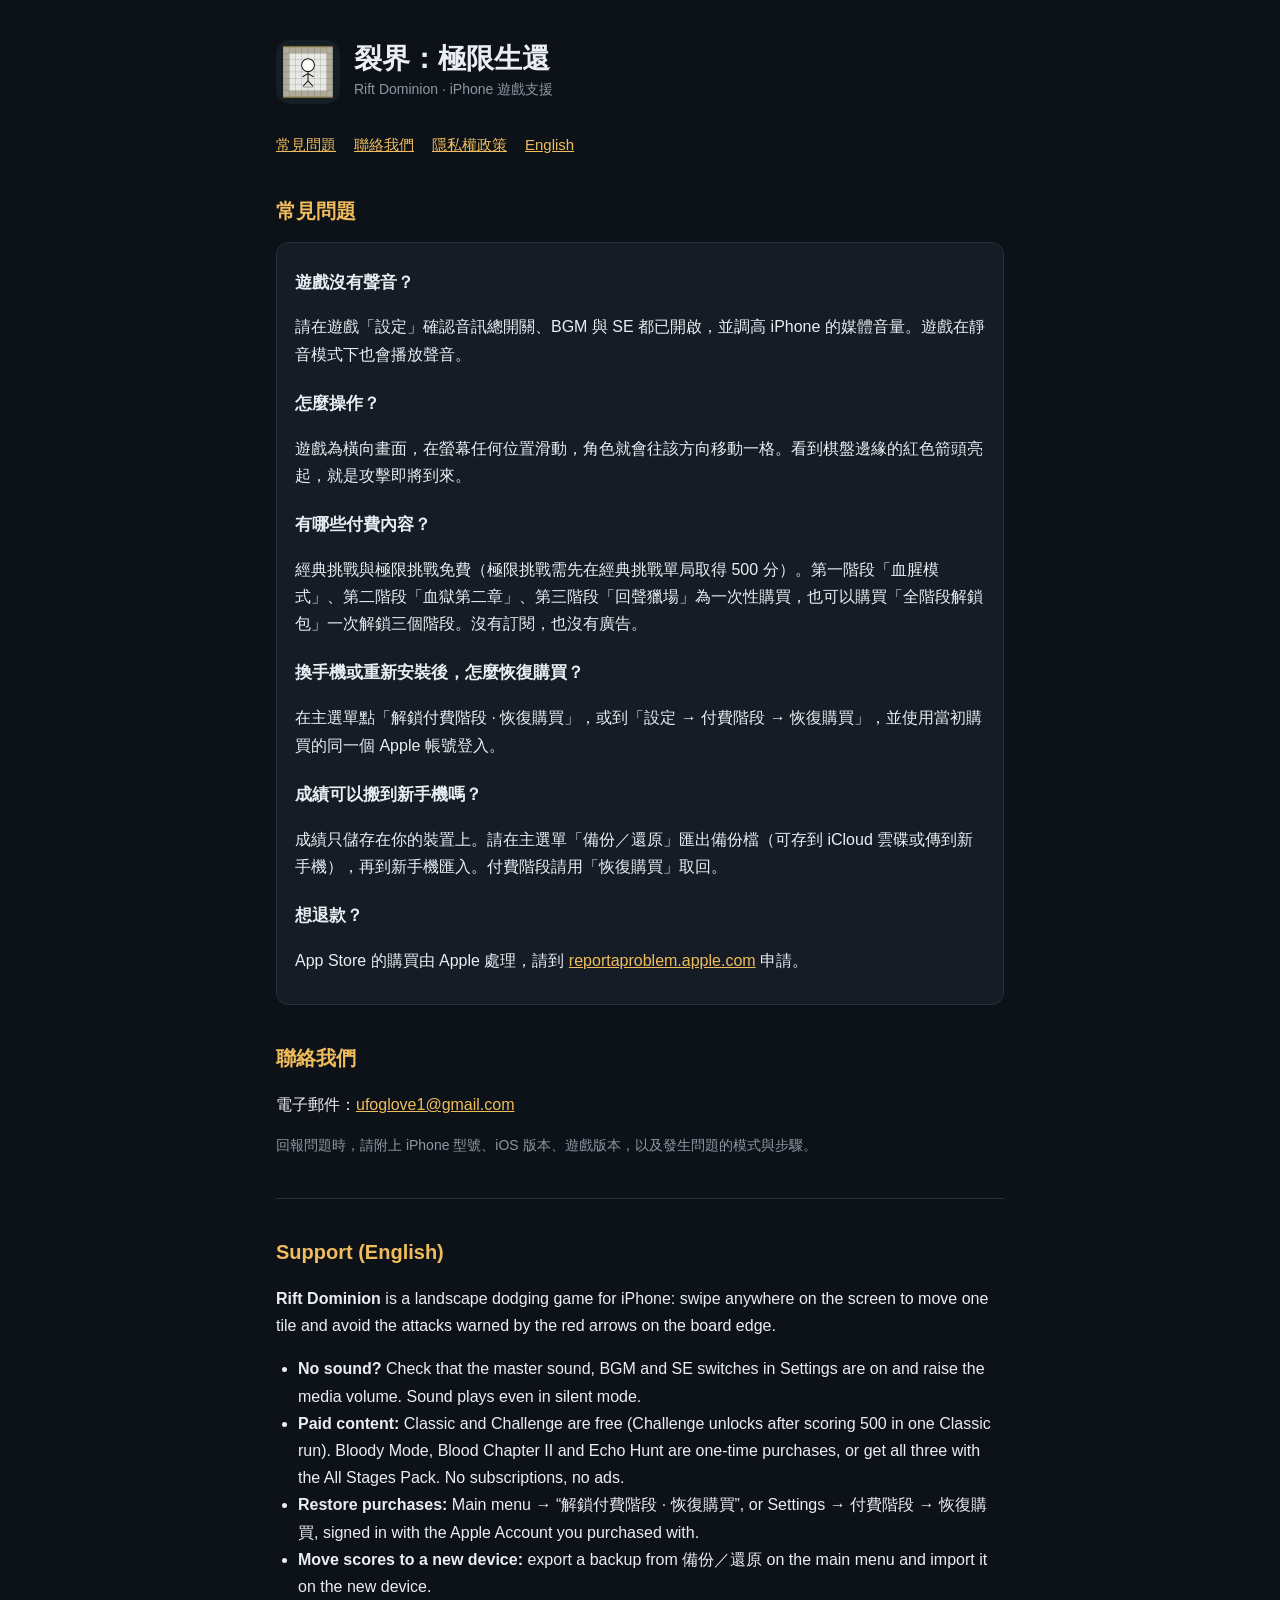
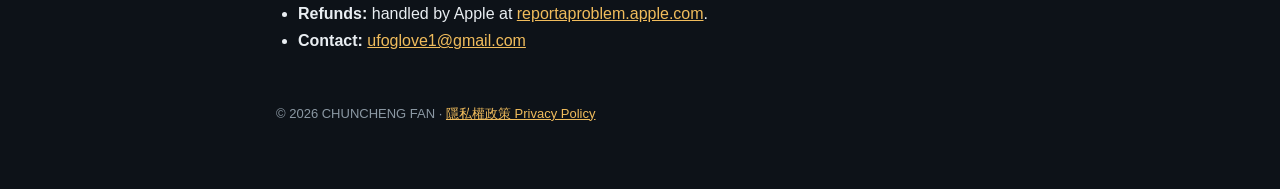
==== index.html @ 74b9a940 "Support and privacy policy pages for Rift Dominion (裂界：極限生還)" ====
<!doctype html>
<html lang="zh-Hant">
<head>
<meta charset="utf-8">
<meta name="viewport" content="width=device-width, initial-scale=1">
<title>裂界：極限生還 支援</title>
<meta name="description" content="裂界：極限生還 iPhone 遊戲的常見問題與聯絡方式。">
<link rel="icon" href="icon.png">
<link rel="stylesheet" href="style.css">
</head>
<body>
<main>
<header>
  <img src="icon.png" alt="裂界 App 圖示">
  <div><h1>裂界：極限生還</h1><p class="sub">Rift Dominion · iPhone 遊戲支援</p></div>
</header>
<nav><a href="#faq">常見問題</a><a href="#contact">聯絡我們</a><a href="privacy.html">隱私權政策</a><a href="#en">English</a></nav>

<h2 id="faq">常見問題</h2>
<div class="card">
  <h3>遊戲沒有聲音？</h3>
  <p>請在遊戲「設定」確認音訊總開關、BGM 與 SE 都已開啟，並調高 iPhone 的媒體音量。遊戲在靜音模式下也會播放聲音。</p>
  <h3>怎麼操作？</h3>
  <p>遊戲為橫向畫面，在螢幕任何位置滑動，角色就會往該方向移動一格。看到棋盤邊緣的紅色箭頭亮起，就是攻擊即將到來。</p>
  <h3>有哪些付費內容？</h3>
  <p>經典挑戰與極限挑戰免費（極限挑戰需先在經典挑戰單局取得 500 分）。第一階段「血腥模式」、第二階段「血獄第二章」、第三階段「回聲獵場」為一次性購買，也可以購買「全階段解鎖包」一次解鎖三個階段。沒有訂閱，也沒有廣告。</p>
  <h3>換手機或重新安裝後，怎麼恢復購買？</h3>
  <p>在主選單點「解鎖付費階段 · 恢復購買」，或到「設定 → 付費階段 → 恢復購買」，並使用當初購買的同一個 Apple 帳號登入。</p>
  <h3>成績可以搬到新手機嗎？</h3>
  <p>成績只儲存在你的裝置上。請在主選單「備份／還原」匯出備份檔（可存到 iCloud 雲碟或傳到新手機），再到新手機匯入。付費階段請用「恢復購買」取回。</p>
  <h3>想退款？</h3>
  <p>App Store 的購買由 Apple 處理，請到 <a href="https://reportaproblem.apple.com/">reportaproblem.apple.com</a> 申請。</p>
</div>

<h2 id="contact">聯絡我們</h2>
<p>電子郵件：<a href="mailto:ufoglove1@gmail.com?subject=%E8%A3%82%E7%95%8C%20%E6%94%AF%E6%8F%B4">ufoglove1@gmail.com</a></p>
<p class="muted">回報問題時，請附上 iPhone 型號、iOS 版本、遊戲版本，以及發生問題的模式與步驟。</p>

<hr>
<h2 id="en">Support (English)</h2>
<p><strong>Rift Dominion</strong> is a landscape dodging game for iPhone: swipe anywhere on the screen to move one tile and avoid the attacks warned by the red arrows on the board edge.</p>
<ul>
  <li><strong>No sound?</strong> Check that the master sound, BGM and SE switches in Settings are on and raise the media volume. Sound plays even in silent mode.</li>
  <li><strong>Paid content:</strong> Classic and Challenge are free (Challenge unlocks after scoring 500 in one Classic run). Bloody Mode, Blood Chapter II and Echo Hunt are one-time purchases, or get all three with the All Stages Pack. No subscriptions, no ads.</li>
  <li><strong>Restore purchases:</strong> Main menu → “解鎖付費階段 · 恢復購買”, or Settings → 付費階段 → 恢復購買, signed in with the Apple Account you purchased with.</li>
  <li><strong>Move scores to a new device:</strong> export a backup from 備份／還原 on the main menu and import it on the new device.</li>
  <li><strong>Refunds:</strong> handled by Apple at <a href="https://reportaproblem.apple.com/">reportaproblem.apple.com</a>.</li>
  <li><strong>Contact:</strong> <a href="mailto:ufoglove1@gmail.com">ufoglove1@gmail.com</a></li>
</ul>
<footer>© 2026 CHUNCHENG FAN · <a href="privacy.html">隱私權政策 Privacy Policy</a></footer>
</main>
</body>
</html>
---- style.css ----
:root { --bg: #0d1218; --panel: #151c25; --text: #e9eef2; --muted: #8b98a3; --accent: #f0bc5c; --line: #26313d; }
* { box-sizing: border-box; }
body { margin: 0; background: var(--bg); color: var(--text); font: 16px/1.7 -apple-system, BlinkMacSystemFont, "PingFang TC", "Noto Sans TC", "Segoe UI", sans-serif; }
main { max-width: 760px; margin: 0 auto; padding: 40px 16px 64px; }
header { display: flex; align-items: center; gap: 14px; margin-bottom: 28px; }
header img { width: 64px; height: 64px; border-radius: 15px; }
h1 { font-size: 28px; margin: 0; line-height: 1.2; }
.sub { color: var(--muted); margin: 2px 0 0; font-size: 14px; }
h2 { font-size: 20px; margin: 36px 0 10px; color: var(--accent); }
h3 { font-size: 17px; margin: 22px 0 6px; }
p, li { color: var(--text); }
.muted { color: var(--muted); font-size: 14px; }
a { color: var(--accent); }
nav { display: flex; gap: 18px; flex-wrap: wrap; margin-bottom: 8px; font-size: 15px; }
.card { background: var(--panel); border: 1px solid var(--line); border-radius: 12px; padding: 4px 18px 14px; margin-top: 14px; }
ul { padding-left: 22px; }
hr { border: 0; border-top: 1px solid var(--line); margin: 40px 0 24px; }
footer { color: var(--muted); font-size: 13px; margin-top: 48px; }
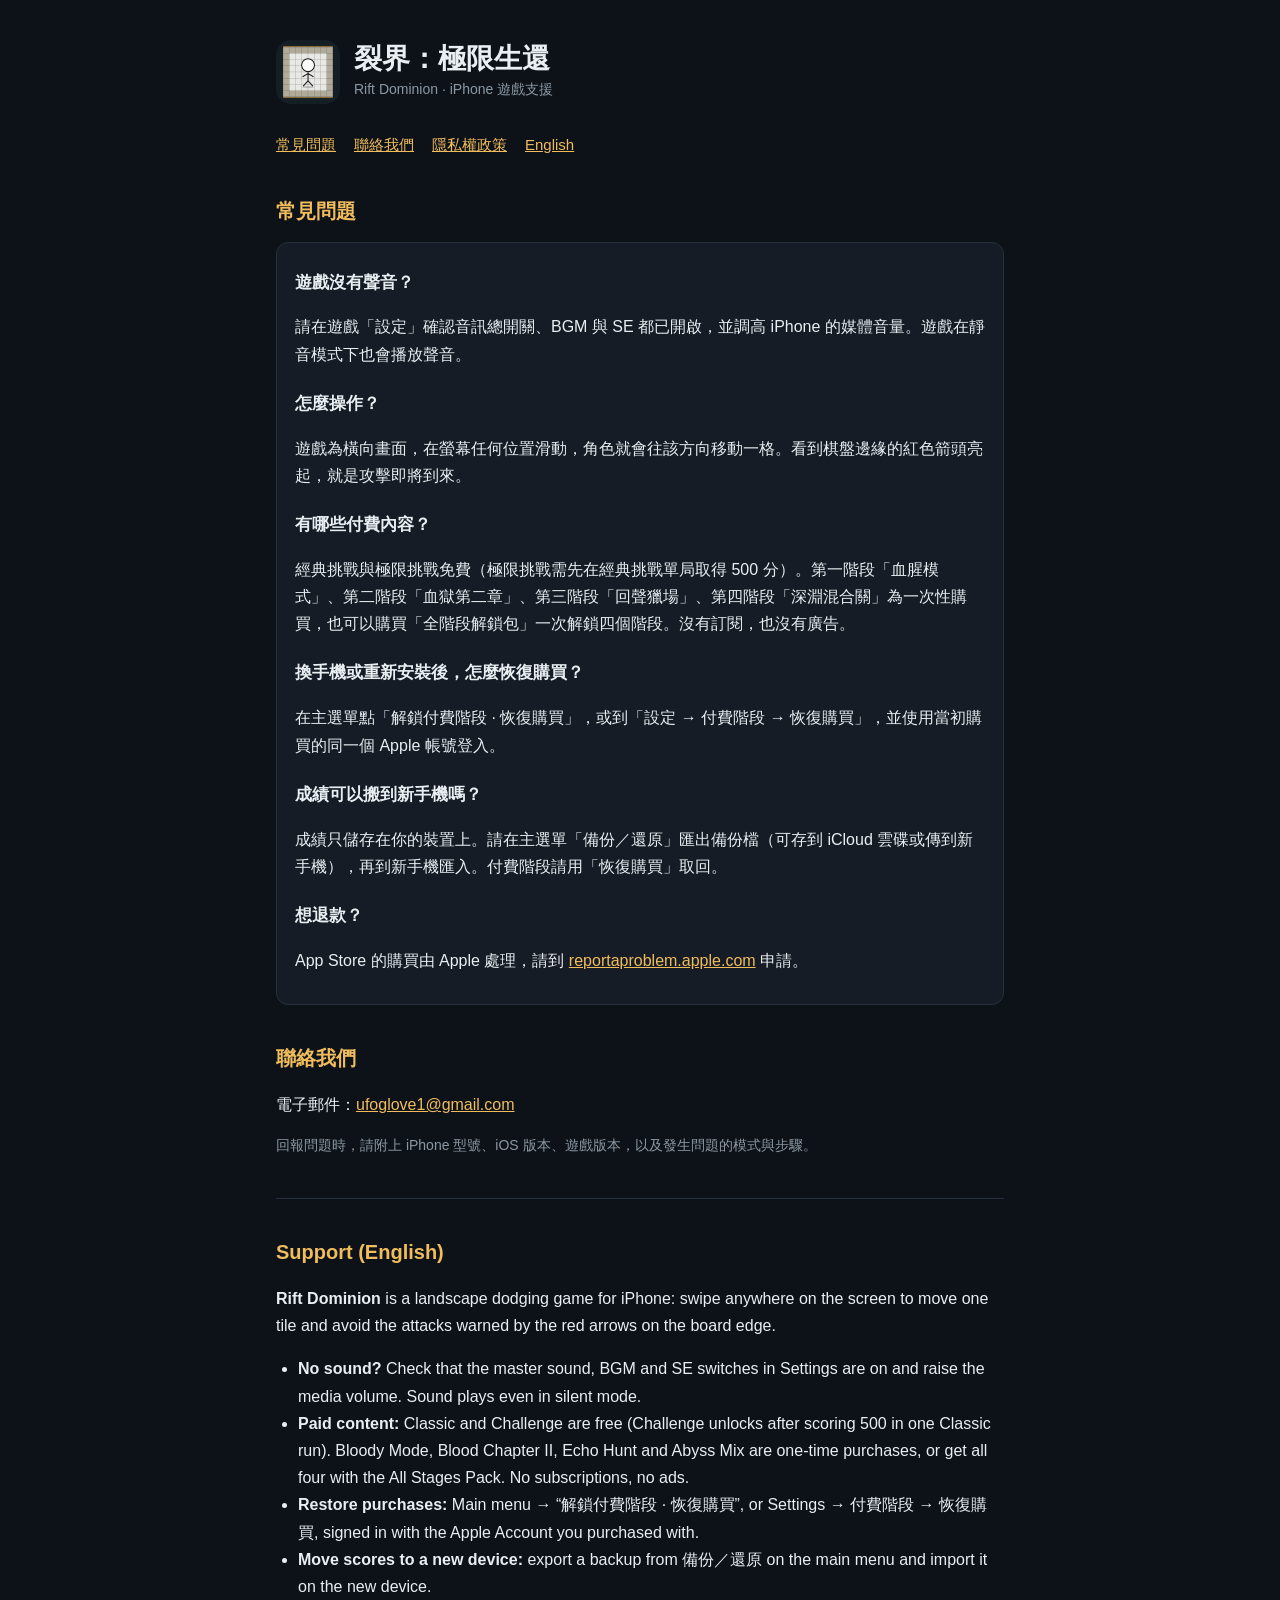
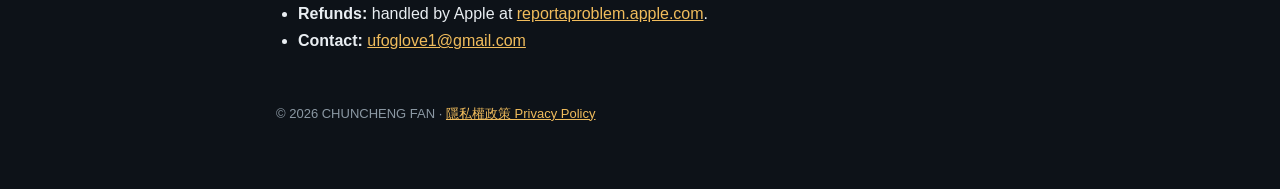
==== commit 6f37a758: "FAQ: fourth paid stage (Abyss Mix) and four-stage pack Co-Authored-By: Claude Opus 5.5 (1M context) " ====
--- a/index.html
+++ b/index.html
@@ -23,7 +23,7 @@
   <h3>怎麼操作？</h3>
   <p>遊戲為橫向畫面，在螢幕任何位置滑動，角色就會往該方向移動一格。看到棋盤邊緣的紅色箭頭亮起，就是攻擊即將到來。</p>
   <h3>有哪些付費內容？</h3>
-  <p>經典挑戰與極限挑戰免費（極限挑戰需先在經典挑戰單局取得 500 分）。第一階段「血腥模式」、第二階段「血獄第二章」、第三階段「回聲獵場」為一次性購買，也可以購買「全階段解鎖包」一次解鎖三個階段。沒有訂閱，也沒有廣告。</p>
+  <p>經典挑戰與極限挑戰免費（極限挑戰需先在經典挑戰單局取得 500 分）。第一階段「血腥模式」、第二階段「血獄第二章」、第三階段「回聲獵場」、第四階段「深淵混合關」為一次性購買，也可以購買「全階段解鎖包」一次解鎖四個階段。沒有訂閱，也沒有廣告。</p>
   <h3>換手機或重新安裝後，怎麼恢復購買？</h3>
   <p>在主選單點「解鎖付費階段 · 恢復購買」，或到「設定 → 付費階段 → 恢復購買」，並使用當初購買的同一個 Apple 帳號登入。</p>
   <h3>成績可以搬到新手機嗎？</h3>
@@ -41,7 +41,7 @@
 <p><strong>Rift Dominion</strong> is a landscape dodging game for iPhone: swipe anywhere on the screen to move one tile and avoid the attacks warned by the red arrows on the board edge.</p>
 <ul>
   <li><strong>No sound?</strong> Check that the master sound, BGM and SE switches in Settings are on and raise the media volume. Sound plays even in silent mode.</li>
-  <li><strong>Paid content:</strong> Classic and Challenge are free (Challenge unlocks after scoring 500 in one Classic run). Bloody Mode, Blood Chapter II and Echo Hunt are one-time purchases, or get all three with the All Stages Pack. No subscriptions, no ads.</li>
+  <li><strong>Paid content:</strong> Classic and Challenge are free (Challenge unlocks after scoring 500 in one Classic run). Bloody Mode, Blood Chapter II, Echo Hunt and Abyss Mix are one-time purchases, or get all four with the All Stages Pack. No subscriptions, no ads.</li>
   <li><strong>Restore purchases:</strong> Main menu → “解鎖付費階段 · 恢復購買”, or Settings → 付費階段 → 恢復購買, signed in with the Apple Account you purchased with.</li>
   <li><strong>Move scores to a new device:</strong> export a backup from 備份／還原 on the main menu and import it on the new device.</li>
   <li><strong>Refunds:</strong> handled by Apple at <a href="https://reportaproblem.apple.com/">reportaproblem.apple.com</a>.</li>
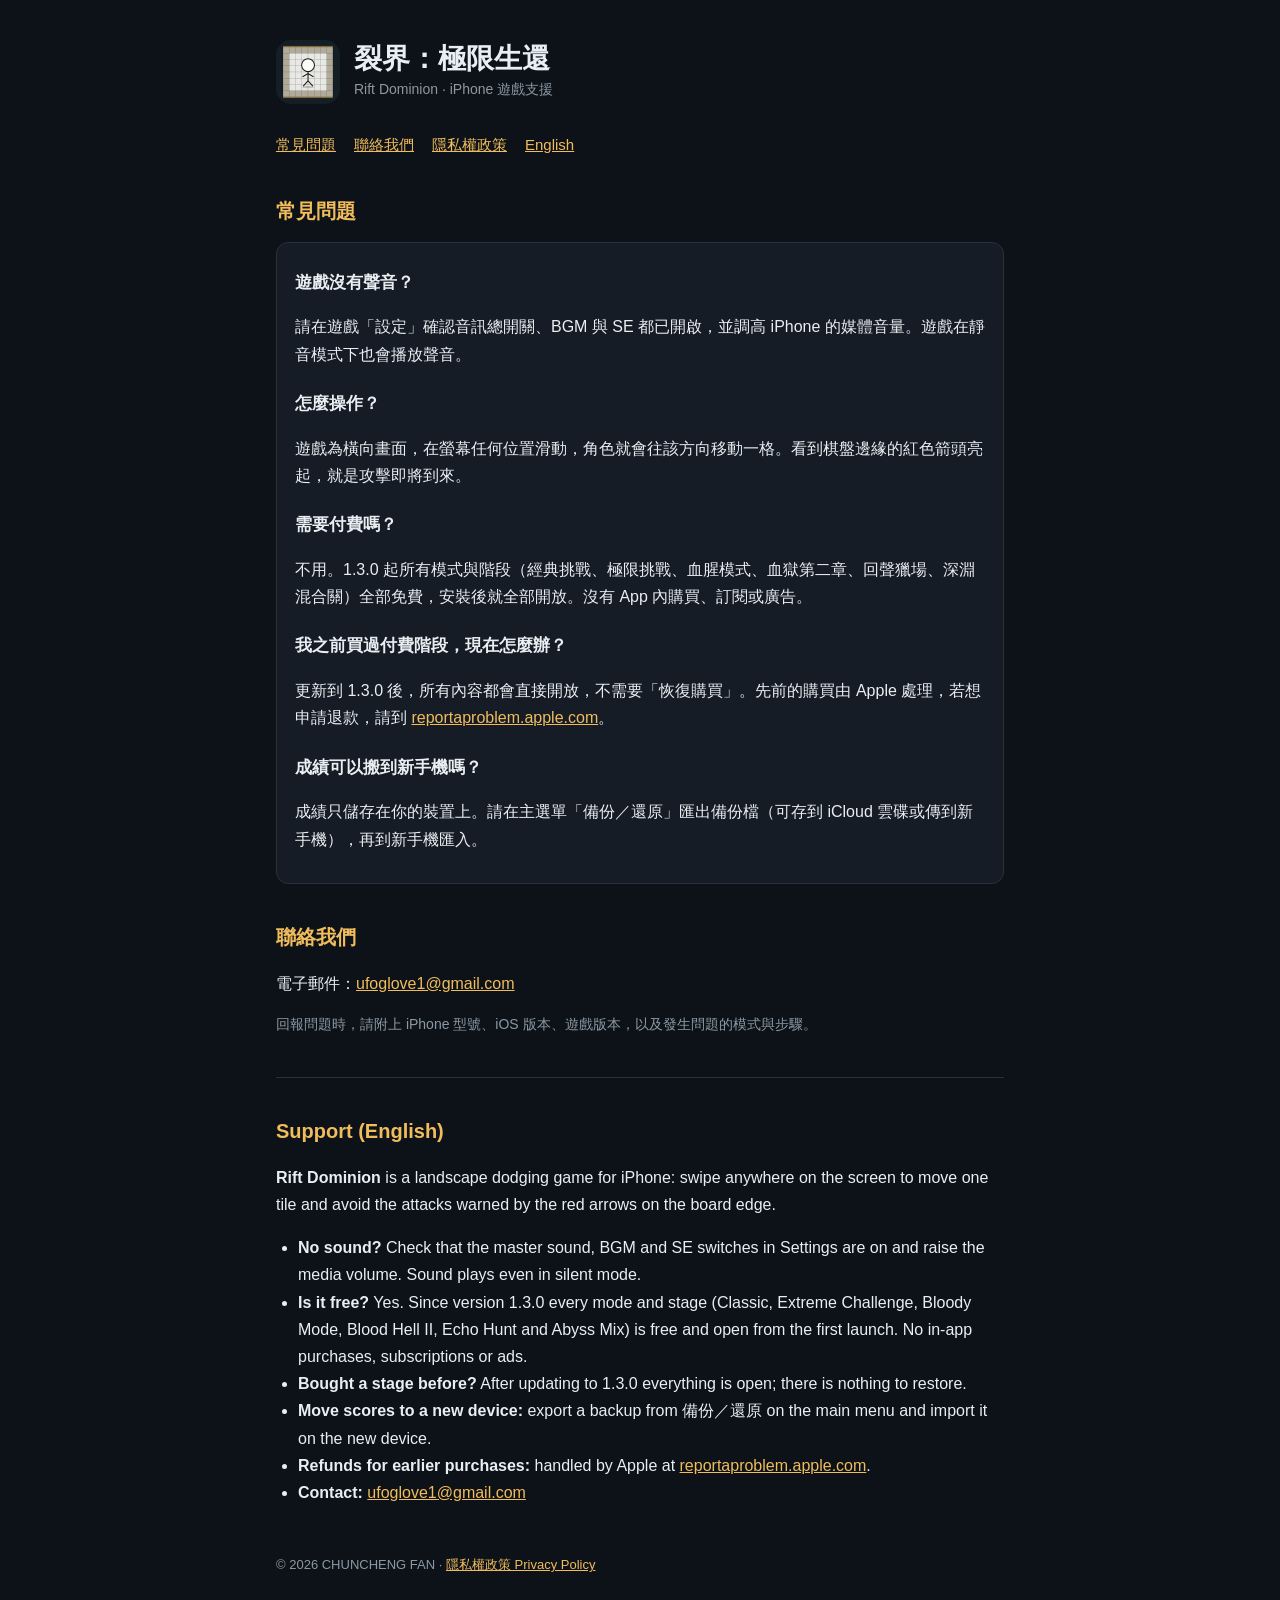
==== commit 4109cbc9: "Describe the free 1.3.0 release on the support and privacy pages Since 1.3.0 every mode is free and " ====
--- a/index.html
+++ b/index.html
@@ -22,14 +22,12 @@
   <p>請在遊戲「設定」確認音訊總開關、BGM 與 SE 都已開啟，並調高 iPhone 的媒體音量。遊戲在靜音模式下也會播放聲音。</p>
   <h3>怎麼操作？</h3>
   <p>遊戲為橫向畫面，在螢幕任何位置滑動，角色就會往該方向移動一格。看到棋盤邊緣的紅色箭頭亮起，就是攻擊即將到來。</p>
-  <h3>有哪些付費內容？</h3>
-  <p>經典挑戰與極限挑戰免費（極限挑戰需先在經典挑戰單局取得 500 分）。第一階段「血腥模式」、第二階段「血獄第二章」、第三階段「回聲獵場」、第四階段「深淵混合關」為一次性購買，也可以購買「全階段解鎖包」一次解鎖四個階段。沒有訂閱，也沒有廣告。</p>
-  <h3>換手機或重新安裝後，怎麼恢復購買？</h3>
-  <p>在主選單點「解鎖付費階段 · 恢復購買」，或到「設定 → 付費階段 → 恢復購買」，並使用當初購買的同一個 Apple 帳號登入。</p>
+  <h3>需要付費嗎？</h3>
+  <p>不用。1.3.0 起所有模式與階段（經典挑戰、極限挑戰、血腥模式、血獄第二章、回聲獵場、深淵混合關）全部免費，安裝後就全部開放。沒有 App 內購買、訂閱或廣告。</p>
+  <h3>我之前買過付費階段，現在怎麼辦？</h3>
+  <p>更新到 1.3.0 後，所有內容都會直接開放，不需要「恢復購買」。先前的購買由 Apple 處理，若想申請退款，請到 <a href="https://reportaproblem.apple.com/">reportaproblem.apple.com</a>。</p>
   <h3>成績可以搬到新手機嗎？</h3>
-  <p>成績只儲存在你的裝置上。請在主選單「備份／還原」匯出備份檔（可存到 iCloud 雲碟或傳到新手機），再到新手機匯入。付費階段請用「恢復購買」取回。</p>
-  <h3>想退款？</h3>
-  <p>App Store 的購買由 Apple 處理，請到 <a href="https://reportaproblem.apple.com/">reportaproblem.apple.com</a> 申請。</p>
+  <p>成績只儲存在你的裝置上。請在主選單「備份／還原」匯出備份檔（可存到 iCloud 雲碟或傳到新手機），再到新手機匯入。</p>
 </div>
 
 <h2 id="contact">聯絡我們</h2>
@@ -41,10 +39,10 @@
 <p><strong>Rift Dominion</strong> is a landscape dodging game for iPhone: swipe anywhere on the screen to move one tile and avoid the attacks warned by the red arrows on the board edge.</p>
 <ul>
   <li><strong>No sound?</strong> Check that the master sound, BGM and SE switches in Settings are on and raise the media volume. Sound plays even in silent mode.</li>
-  <li><strong>Paid content:</strong> Classic and Challenge are free (Challenge unlocks after scoring 500 in one Classic run). Bloody Mode, Blood Chapter II, Echo Hunt and Abyss Mix are one-time purchases, or get all four with the All Stages Pack. No subscriptions, no ads.</li>
-  <li><strong>Restore purchases:</strong> Main menu → “解鎖付費階段 · 恢復購買”, or Settings → 付費階段 → 恢復購買, signed in with the Apple Account you purchased with.</li>
+  <li><strong>Is it free?</strong> Yes. Since version 1.3.0 every mode and stage (Classic, Extreme Challenge, Bloody Mode, Blood Hell II, Echo Hunt and Abyss Mix) is free and open from the first launch. No in-app purchases, subscriptions or ads.</li>
+  <li><strong>Bought a stage before?</strong> After updating to 1.3.0 everything is open; there is nothing to restore.</li>
   <li><strong>Move scores to a new device:</strong> export a backup from 備份／還原 on the main menu and import it on the new device.</li>
-  <li><strong>Refunds:</strong> handled by Apple at <a href="https://reportaproblem.apple.com/">reportaproblem.apple.com</a>.</li>
+  <li><strong>Refunds for earlier purchases:</strong> handled by Apple at <a href="https://reportaproblem.apple.com/">reportaproblem.apple.com</a>.</li>
   <li><strong>Contact:</strong> <a href="mailto:ufoglove1@gmail.com">ufoglove1@gmail.com</a></li>
 </ul>
 <footer>© 2026 CHUNCHENG FAN · <a href="privacy.html">隱私權政策 Privacy Policy</a></footer>
